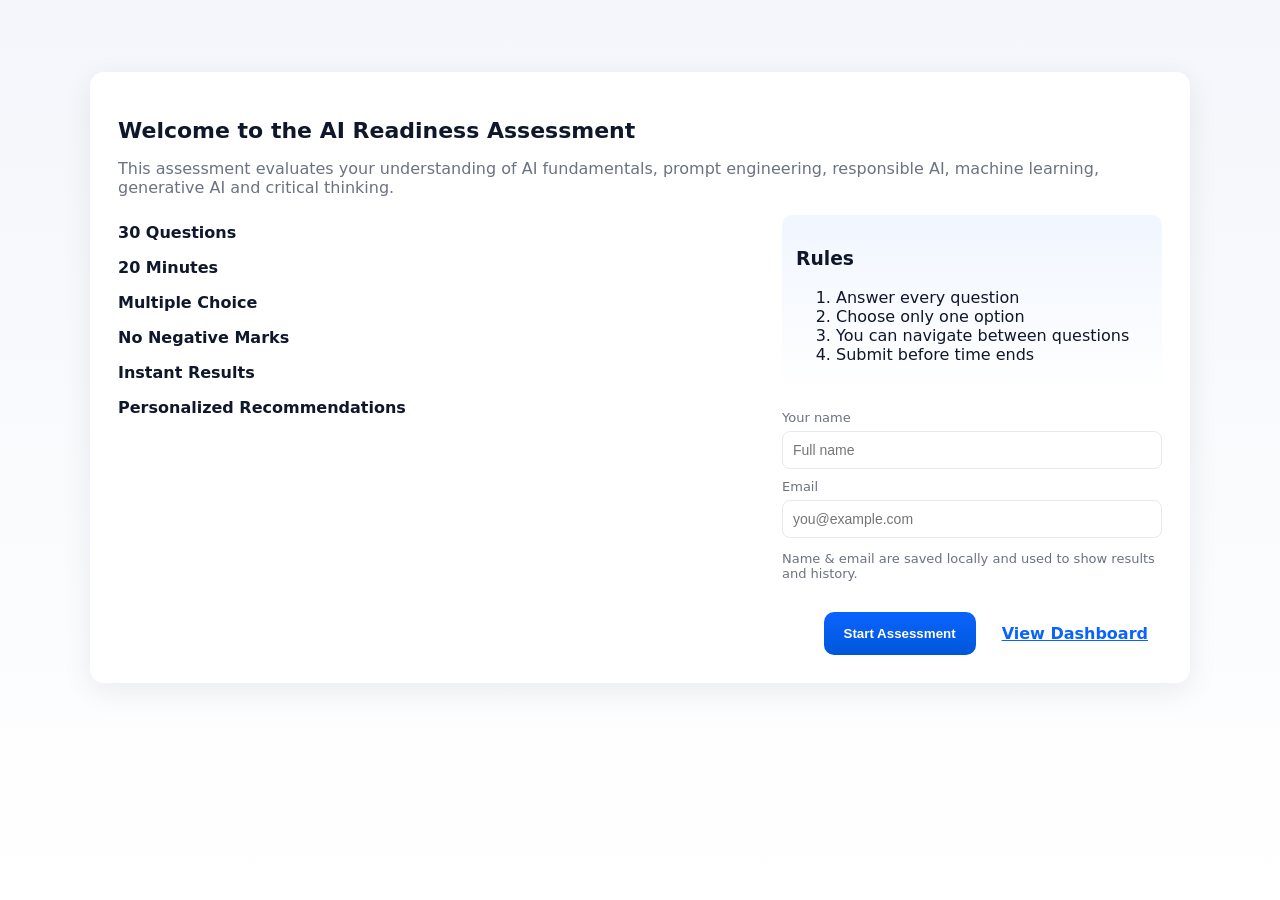
==== assessment.html @ 7853dbfc "Add files via upload" ====
<!DOCTYPE html>
<html lang="en">
<head>
  <meta charset="utf-8" />
  <meta name="viewport" content="width=device-width,initial-scale=1" />
  <title>AI Readiness Assessment — Instructions</title>
  <link rel="stylesheet" href="assessment.css" />
</head>
<body>
  <main id="app" class="app-container">
    <!-- Instructions Screen -->
    <section id="instructions" class="card center-card">
      <header class="card-header">
        <h1>Welcome to the AI Readiness Assessment</h1>
        <p class="muted">This assessment evaluates your understanding of AI fundamentals, prompt engineering, responsible AI, machine learning, generative AI and critical thinking.</p>
      </header>

      <div class="card-body grid-two">
        <div class="meta">
          <ul class="bullets">
            <li><strong>30 Questions</strong></li>
            <li><strong>20 Minutes</strong></li>
            <li><strong>Multiple Choice</strong></li>
            <li><strong>No Negative Marks</strong></li>
            <li><strong>Instant Results</strong></li>
            <li><strong>Personalized Recommendations</strong></li>
          </ul>
        </div>

        <div class="rules">
          <div class="rules-card">
            <h3>Rules</h3>
            <ol>
              <li>Answer every question</li>
              <li>Choose only one option</li>
              <li>You can navigate between questions</li>
              <li>Submit before time ends</li>
            </ol>
          </div>

          <div class="user-info">
            <label class="label">Your name</label>
            <input id="userName" type="text" placeholder="Full name" />
            <label class="label">Email</label>
            <input id="userEmail" type="email" placeholder="you@example.com" />
            <p class="muted small">Name & email are saved locally and used to show results and history.</p>
          </div>
        </div>
      </div>

      <footer class="card-footer actions">
        <button id="startBtn" class="btn primary large">Start Assessment</button>
        <a href="dashboard.html" class="btn link">View Dashboard</a>
      </footer>
    </section>

    <!-- Quiz Screen -->
    <section id="quiz" class="card hidden">
      <header class="quiz-header">
        <div class="left">
          <div id="qProgressText" class="muted">Question 1 of 30</div>
          <div class="progress" aria-hidden="true">
            <div id="qProgressBar" class="progress-fill" style="width:0%"></div>
          </div>
        </div>

        <div class="right">
          <div class="badges">
            <span id="categoryBadge" class="badge">Category</span>
            <span id="difficultyBadge" class="badge muted">Easy</span>
          </div>
          <div class="timer" aria-live="polite" title="Remaining time">
            <svg viewBox="0 0 24 24" class="clock-icon"><path d="M12 7v6l4 2" /></svg>
            <span id="timerDisplay">20:00</span>
          </div>
        </div>
      </header>

      <div class="card-body quiz-body">
        <article id="questionCard" class="question-card">
          <h2 id="questionText" class="question-text">Question text</h2>

          <div id="options" class="options-grid" role="list"></div>
        </article>
      </div>

      <footer class="card-footer nav-footer">
        <div class="nav-left">
          <button id="prevBtn" class="btn">Previous</button>
        </div>
        <div class="nav-center muted" id="bookmarkInfo">Select an answer to continue</div>
        <div class="nav-right">
          <button id="nextBtn" class="btn">Next</button>
        </div>
      </footer>
    </section>

    <!-- Submission Overlay -->
    <div id="submittingOverlay" class="overlay hidden">
      <div class="overlay-card">
        <h3>Submitting...</h3>
        <p class="muted">Calculating your AI Readiness Score and saving results.</p>
      </div>
    </div>
  </main>

  <script src="questions.js"></script>
  <script src="assessment.js" type="module"></script>
</body>
</html>
---- assessment.css ----
:root{
  --bg:#f4f6fb;
  --card:#ffffff;
  --muted:#6b7280;
  --accent:#0b63ff;
  --accent-2:#0057d9;
  --glass: rgba(255,255,255,0.6);
  --radius:14px;
  --shadow: 0 8px 30px rgba(15,23,42,0.08);
  --success:#10b981;
}
*{box-sizing:border-box}
body{
  margin:0;
  font-family:Inter,ui-sans-serif,system-ui,-apple-system,"Segoe UI",Roboto,"Helvetica Neue",Arial;
  background:linear-gradient(180deg,var(--bg),#ffffff);
  color:#0f172a;
  -webkit-font-smoothing:antialiased;
  -moz-osx-font-smoothing:grayscale;
  min-height:100vh;
  padding:32px;
}

.app-container{max-width:1100px;margin:0 auto;}

/* card */
.card{
  background:var(--card);
  border-radius:var(--radius);
  box-shadow:var(--shadow);
  padding:24px;
  margin-bottom:24px;
}
.center-card{margin:40px auto;padding:28px;}

/* header */
.card-header h1{font-size:22px;margin-bottom:6px}
.card-header p.muted{color:var(--muted)}

/* grid */
.grid-two{display:grid;grid-template-columns:1fr 380px;gap:20px;margin-top:18px}
@media (max-width:880px){.grid-two{grid-template-columns:1fr;}}
.bullets{list-style:none;padding:0;margin:0}
.bullets li{padding:8px 0;font-weight:600}
.rules-card{background:linear-gradient(180deg,rgba(11,99,255,0.06),transparent);padding:14px;border-radius:10px;margin-bottom:16px}
.user-info .label{display:block;font-size:13px;color:var(--muted);margin-top:10px}
.user-info input{width:100%;padding:10px;border-radius:8px;border:1px solid #e6e9ef;margin-top:6px;font-size:14px}

/* actions */
.actions{display:flex;gap:12px;align-items:center;justify-content:flex-end;margin-top:18px}
.btn{background:transparent;border:1px solid rgba(15,23,42,0.06);padding:10px 14px;border-radius:10px;cursor:pointer;font-weight:600}
.btn.large{padding:14px 20px}
.btn.primary, .btn.primary.large{background:linear-gradient(180deg,var(--accent),var(--accent-2));color:#fff;border:none}
.btn.link{background:transparent;color:var(--accent);border:none;text-decoration:underline}

/* hidden */
.hidden{display:none!important}

/* quiz header */
.quiz-header{display:flex;justify-content:space-between;align-items:center;padding-bottom:14px;border-bottom:1px solid #eef2ff}
.quiz-body{padding:20px 0}
.left{flex:1}
.right{display:flex;align-items:center;gap:12px}
.muted{color:var(--muted)}
.progress{height:8px;background:linear-gradient(90deg,#eef2ff,#f8fbff);border-radius:8px;overflow:hidden;margin-top:6px}
.progress-fill{height:100%;background:linear-gradient(90deg,var(--accent),var(--accent-2));width:0;transition:width 300ms ease}
.badge{display:inline-block;background:rgba(11,99,255,0.08);color:var(--accent);padding:6px 10px;border-radius:999px;font-weight:700;font-size:13px}
.timer{display:flex;align-items:center;gap:8px;font-weight:700}
.clock-icon{width:18px;height:18px;fill:none;stroke:currentColor;stroke-width:1.5}

/* question card */
.question-card{padding:18px;background:linear-gradient(180deg,rgba(255,255,255,0.9),#fff);border-radius:12px;border:1px solid #f1f5f9}
.question-text{font-size:20px;margin-bottom:16px}
.options-grid{display:grid;grid-template-columns:1fr 1fr;gap:12px}
@media (max-width:720px){.options-grid{grid-template-columns:1fr}}

/* option card */
.option{
  background:linear-gradient(180deg,#fff,#fbfdff);
  border-radius:10px;padding:14px;border:1px solid #eef2ff;cursor:pointer;transition:transform 150ms ease,box-shadow 150ms ease,background 150ms;
  display:flex;align-items:flex-start;gap:12px;
}
.option:hover{transform:translateY(-4px);box-shadow:0 8px 20px rgba(2,6,23,0.06)}
.option .opt-letter{width:36px;height:36px;border-radius:8px;background:transparent;border:1px solid #e6eefc;display:flex;align-items:center;justify-content:center;font-weight:800;color:var(--accent)}
.option .opt-text{flex:1;font-size:14px;line-height:1.4}
.option.selected{border-color:rgba(16,185,129,0.2);box-shadow:0 6px 18px rgba(16,185,129,0.08);background:linear-gradient(180deg,#ecfdf5,#fff)}
.option.correct{border-color:var(--success);background:#eefde9}
.option.incorrect{border-color:#fee2e2;background:#fff5f5}

/* footer nav */
.nav-footer{display:flex;align-items:center;justify-content:space-between;padding-top:12px;border-top:1px solid #f1f5f9}
.nav-left,.nav-right{display:flex;gap:12px;align-items:center}

/* overlay */
.overlay{position:fixed;inset:0;background:rgba(10,12,20,0.4);display:flex;align-items:center;justify-content:center;z-index:60}
.overlay-card{background:var(--card);padding:24px;border-radius:12px;box-shadow:var(--shadow);text-align:center}

/* small */
.small{font-size:13px}

/* accessibility focus */
.option:focus{outline:3px solid rgba(11,99,255,0.12)}
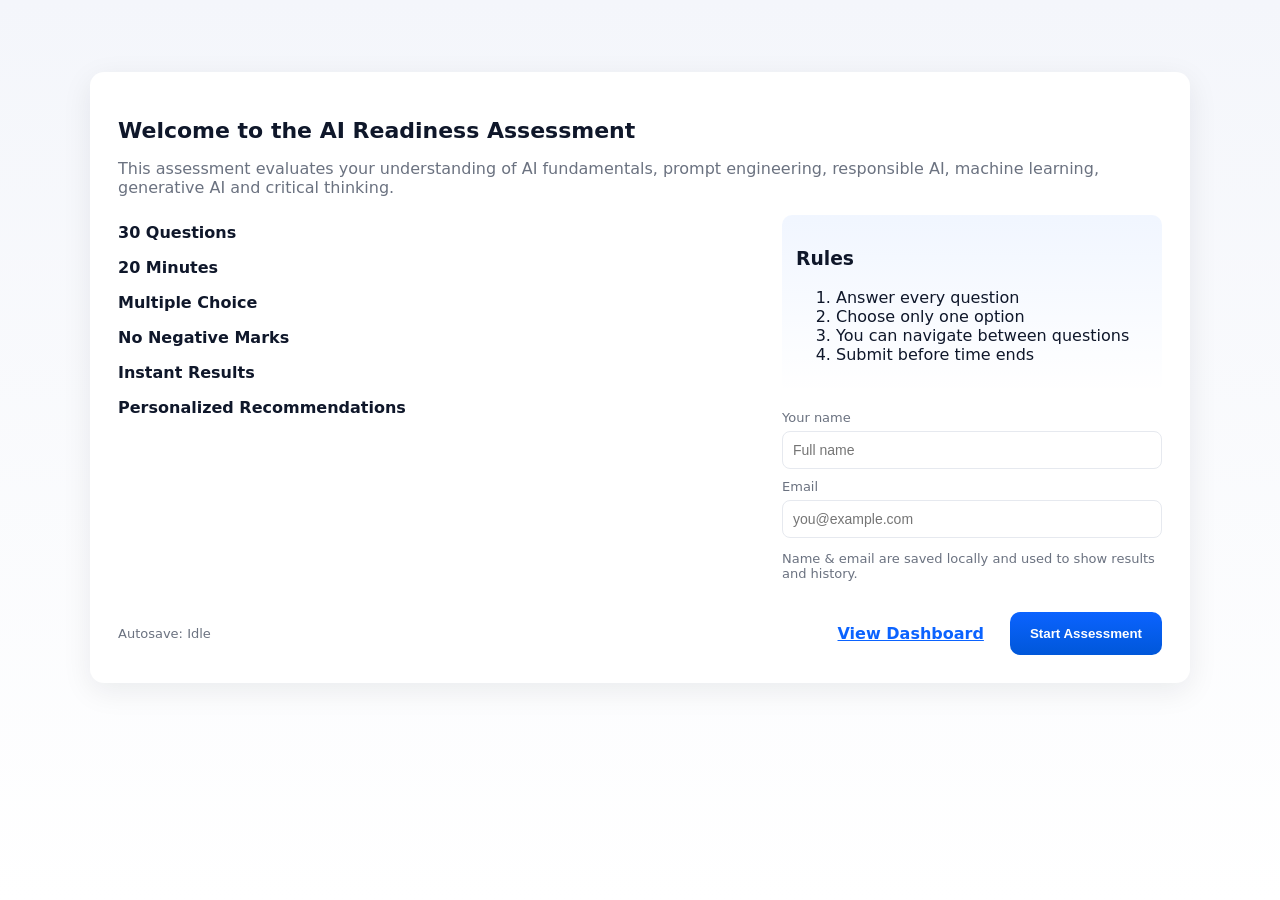
==== commit fcb9994d: "Update assessment.html" ====
--- a/assessment.html
+++ b/assessment.html
@@ -15,96 +15,95 @@
         <p class="muted">This assessment evaluates your understanding of AI fundamentals, prompt engineering, responsible AI, machine learning, generative AI and critical thinking.</p>
       </header>
 
-      <div class="card-body grid-two">
-        <div class="meta">
-          <ul class="bullets">
-            <li><strong>30 Questions</strong></li>
-            <li><strong>20 Minutes</strong></li>
-            <li><strong>Multiple Choice</strong></li>
-            <li><strong>No Negative Marks</strong></li>
-            <li><strong>Instant Results</strong></li>
-            <li><strong>Personalized Recommendations</strong></li>
-          </ul>
-        </div>
+        <div class="card-body grid-two">
+    <div class="meta">
+      <ul class="bullets">
+        <li><strong>30 Questions</strong></li>
+        <li><strong>20 Minutes</strong></li>
+        <li><strong>Multiple Choice</strong></li>
+        <li><strong>No Negative Marks</strong></li>
+        <li><strong>Instant Results</strong></li>
+        <li><strong>Personalized Recommendations</strong></li>
+      </ul>
+    </div>
 
-        <div class="rules">
-          <div class="rules-card">
-            <h3>Rules</h3>
-            <ol>
-              <li>Answer every question</li>
-              <li>Choose only one option</li>
-              <li>You can navigate between questions</li>
-              <li>Submit before time ends</li>
-            </ol>
-          </div>
-
-          <div class="user-info">
-            <label class="label">Your name</label>
-            <input id="userName" type="text" placeholder="Full name" />
-            <label class="label">Email</label>
-            <input id="userEmail" type="email" placeholder="you@example.com" />
-            <p class="muted small">Name & email are saved locally and used to show results and history.</p>
-          </div>
-        </div>
+    <div class="rules">
+      <div class="rules-card">
+        <h3>Rules</h3>
+        <ol>
+          <li>Answer every question</li>
+          <li>Choose only one option</li>
+          <li>You can navigate between questions</li>
+          <li>Submit before time ends</li>
+        </ol>
       </div>
 
-      <footer class="card-footer actions">
-        <button id="startBtn" class="btn primary large">Start Assessment</button>
-        <a href="dashboard.html" class="btn link">View Dashboard</a>
-      </footer>
-    </section>
-
-    <!-- Quiz Screen -->
-    <section id="quiz" class="card hidden">
-      <header class="quiz-header">
-        <div class="left">
-          <div id="qProgressText" class="muted">Question 1 of 30</div>
-          <div class="progress" aria-hidden="true">
-            <div id="qProgressBar" class="progress-fill" style="width:0%"></div>
-          </div>
-        </div>
-
-        <div class="right">
-          <div class="badges">
-            <span id="categoryBadge" class="badge">Category</span>
-            <span id="difficultyBadge" class="badge muted">Easy</span>
-          </div>
-          <div class="timer" aria-live="polite" title="Remaining time">
-            <svg viewBox="0 0 24 24" class="clock-icon"><path d="M12 7v6l4 2" /></svg>
-            <span id="timerDisplay">20:00</span>
-          </div>
-        </div>
-      </header>
-
-      <div class="card-body quiz-body">
-        <article id="questionCard" class="question-card">
-          <h2 id="questionText" class="question-text">Question text</h2>
-
-          <div id="options" class="options-grid" role="list"></div>
-        </article>
-      </div>
-
-      <footer class="card-footer nav-footer">
-        <div class="nav-left">
-          <button id="prevBtn" class="btn">Previous</button>
-        </div>
-        <div class="nav-center muted" id="bookmarkInfo">Select an answer to continue</div>
-        <div class="nav-right">
-          <button id="nextBtn" class="btn">Next</button>
-        </div>
-      </footer>
-    </section>
-
-    <!-- Submission Overlay -->
-    <div id="submittingOverlay" class="overlay hidden">
-      <div class="overlay-card">
-        <h3>Submitting...</h3>
-        <p class="muted">Calculating your AI Readiness Score and saving results.</p>
+      <div class="user-info">
+        <label class="label">Your name</label>
+        <input id="userName" type="text" placeholder="Full name" />
+        <label class="label">Email</label>
+        <input id="userEmail" type="email" placeholder="you@example.com" />
+        <p class="muted small">Name & email are saved locally and used to show results and history.</p>
       </div>
     </div>
-  </main>
+  </div>
 
-  <script src="questions.js"></script>
-  <script src="assessment.js" type="module"></script>
-</body>
-</html>+  <footer class="card-footer actions">
+    <div class="autosave-status" id="autosaveStatus">Autosave: Idle</div>
+    <div class="actions-right">
+      <a href="dashboard.html" class="btn link">View Dashboard</a>
+      <button id="startBtn" class="btn primary large">Start Assessment</button>
+    </div>
+  </footer>
+</section>
+
+<!-- Quiz Screen -->
+<section id="quiz" class="card hidden">
+  <header class="quiz-header">
+    <div class="left">
+      <div id="qProgressText" class="muted">Question 1 of 30</div>
+      <div class="progress" aria-hidden="true">
+        <div id="qProgressBar" class="progress-fill" style="width:0%"></div>
+      </div>
+    </div>
+
+    <div class="right">
+      <div class="badges">
+        <span id="categoryBadge" class="badge">Category</span>
+        <span id="difficultyBadge" class="badge muted">Easy</span>
+      </div>
+      <div class="timer" aria-live="polite" title="Remaining time">
+        <svg viewBox="0 0 24 24" class="clock-icon"><path d="M12 7v6l4 2" /></svg>
+        <span id="timerDisplay">20:00</span>
+      </div>
+    </div>
+  </header>
+
+  <div class="card-body quiz-body">
+    <article id="questionCard" class="question-card fade-container">
+      <h2 id="questionText" class="question-text">Question text</h2>
+
+      <div id="options" class="options-grid" role="list"></div>
+    </article>
+  </div>
+
+  <footer class="card-footer nav-footer">
+    <div class="nav-left">
+      <button id="prevBtn" class="btn">Previous</button>
+    </div>
+    <div class="nav-center muted" id="bookmarkInfo">Select an answer to continue</div>
+    <div class="nav-right">
+      <button id="nextBtn" class="btn">Next</button>
+    </div>
+  </footer>
+</section>
+
+<!-- Submission Overlay -->
+<div id="submittingOverlay" class="overlay hidden">
+  <div class="overlay-card">
+    <h3>Submitting...</h3>
+    <p class="muted">Calculating your AI Readiness Score and saving results.</p>
+  </div>
+</div>
+</main> <!-- questions.js should remain unchanged and in same directory --> <script src="questions.js"></script> <script src="assessment.js" type="module"></script> </body> </html>
+
--- a/assessment.css
+++ b/assessment.css
@@ -1,35 +1,35 @@
 :root{
-  --bg:#f4f6fb;
-  --card:#ffffff;
-  --muted:#6b7280;
-  --accent:#0b63ff;
-  --accent-2:#0057d9;
-  --glass: rgba(255,255,255,0.6);
-  --radius:14px;
-  --shadow: 0 8px 30px rgba(15,23,42,0.08);
-  --success:#10b981;
+--bg:#f4f6fb;
+--card:#ffffff;
+--muted:#6b7280;
+--accent:#0b63ff;
+--accent-2:#0057d9;
+--glass: rgba(255,255,255,0.6);
+--radius:14px;
+--shadow: 0 8px 30px rgba(15,23,42,0.08);
+--success:#10b981;
 }
 *{box-sizing:border-box}
 body{
-  margin:0;
-  font-family:Inter,ui-sans-serif,system-ui,-apple-system,"Segoe UI",Roboto,"Helvetica Neue",Arial;
-  background:linear-gradient(180deg,var(--bg),#ffffff);
-  color:#0f172a;
-  -webkit-font-smoothing:antialiased;
-  -moz-osx-font-smoothing:grayscale;
-  min-height:100vh;
-  padding:32px;
+margin:0;
+font-family:Inter,ui-sans-serif,system-ui,-apple-system,"Segoe UI",Roboto,"Helvetica Neue",Arial;
+background:linear-gradient(180deg,var(--bg),#ffffff);
+color:#0f172a;
+-webkit-font-smoothing:antialiased;
+-moz-osx-font-smoothing:grayscale;
+min-height:100vh;
+padding:32px;
 }
 
 .app-container{max-width:1100px;margin:0 auto;}
 
 /* card */
 .card{
-  background:var(--card);
-  border-radius:var(--radius);
-  box-shadow:var(--shadow);
-  padding:24px;
-  margin-bottom:24px;
+background:var(--card);
+border-radius:var(--radius);
+box-shadow:var(--shadow);
+padding:24px;
+margin-bottom:24px;
 }
 .center-card{margin:40px auto;padding:28px;}
 
@@ -47,7 +47,9 @@
 .user-info input{width:100%;padding:10px;border-radius:8px;border:1px solid #e6e9ef;margin-top:6px;font-size:14px}
 
 /* actions */
-.actions{display:flex;gap:12px;align-items:center;justify-content:flex-end;margin-top:18px}
+.actions{display:flex;gap:12px;align-items:center;justify-content:space-between;margin-top:18px}
+.actions .actions-right{display:flex;gap:12px;align-items:center}
+.autosave-status{font-size:13px;color:var(--muted)}
 .btn{background:transparent;border:1px solid rgba(15,23,42,0.06);padding:10px 14px;border-radius:10px;cursor:pointer;font-weight:600}
 .btn.large{padding:14px 20px}
 .btn.primary, .btn.primary.large{background:linear-gradient(180deg,var(--accent),var(--accent-2));color:#fff;border:none}
@@ -76,9 +78,9 @@
 
 /* option card */
 .option{
-  background:linear-gradient(180deg,#fff,#fbfdff);
-  border-radius:10px;padding:14px;border:1px solid #eef2ff;cursor:pointer;transition:transform 150ms ease,box-shadow 150ms ease,background 150ms;
-  display:flex;align-items:flex-start;gap:12px;
+background:linear-gradient(180deg,#fff,#fbfdff);
+border-radius:10px;padding:14px;border:1px solid #eef2ff;cursor:pointer;transition:transform 150ms ease,box-shadow 150ms ease,background 150ms;
+display:flex;align-items:flex-start;gap:12px;
 }
 .option:hover{transform:translateY(-4px);box-shadow:0 8px 20px rgba(2,6,23,0.06)}
 .option .opt-letter{width:36px;height:36px;border-radius:8px;background:transparent;border:1px solid #e6eefc;display:flex;align-items:center;justify-content:center;font-weight:800;color:var(--accent)}
@@ -99,4 +101,25 @@
 .small{font-size:13px}
 
 /* accessibility focus */
-.option:focus{outline:3px solid rgba(11,99,255,0.12)}+.option:focus{outline:3px solid rgba(11,99,255,0.12)}
+
+/* Fade animations for questions */
+.fade-container { position: relative; overflow: hidden; }
+.fade-item {
+transition: opacity 300ms ease, transform 300ms ease;
+opacity: 1;
+transform: translateY(0);
+}
+.fade-out { opacity: 0; transform: translateY(-8px); pointer-events:none; }
+.fade-in { opacity: 1; transform: translateY(0); }
+
+/* autosave pulse */
+.autosave-pulse {
+display:inline-block;
+padding:6px 10px;
+border-radius:999px;
+background:linear-gradient(90deg, rgba(11,99,255,0.06), transparent);
+color:var(--muted);
+transition:transform 180ms ease, box-shadow 180ms;
+}
+.autosave-pulse.saving { transform: scale(0.98); box-shadow: 0 6px 18px rgba(2,6,23,0.06); color:var(--accent-2) }
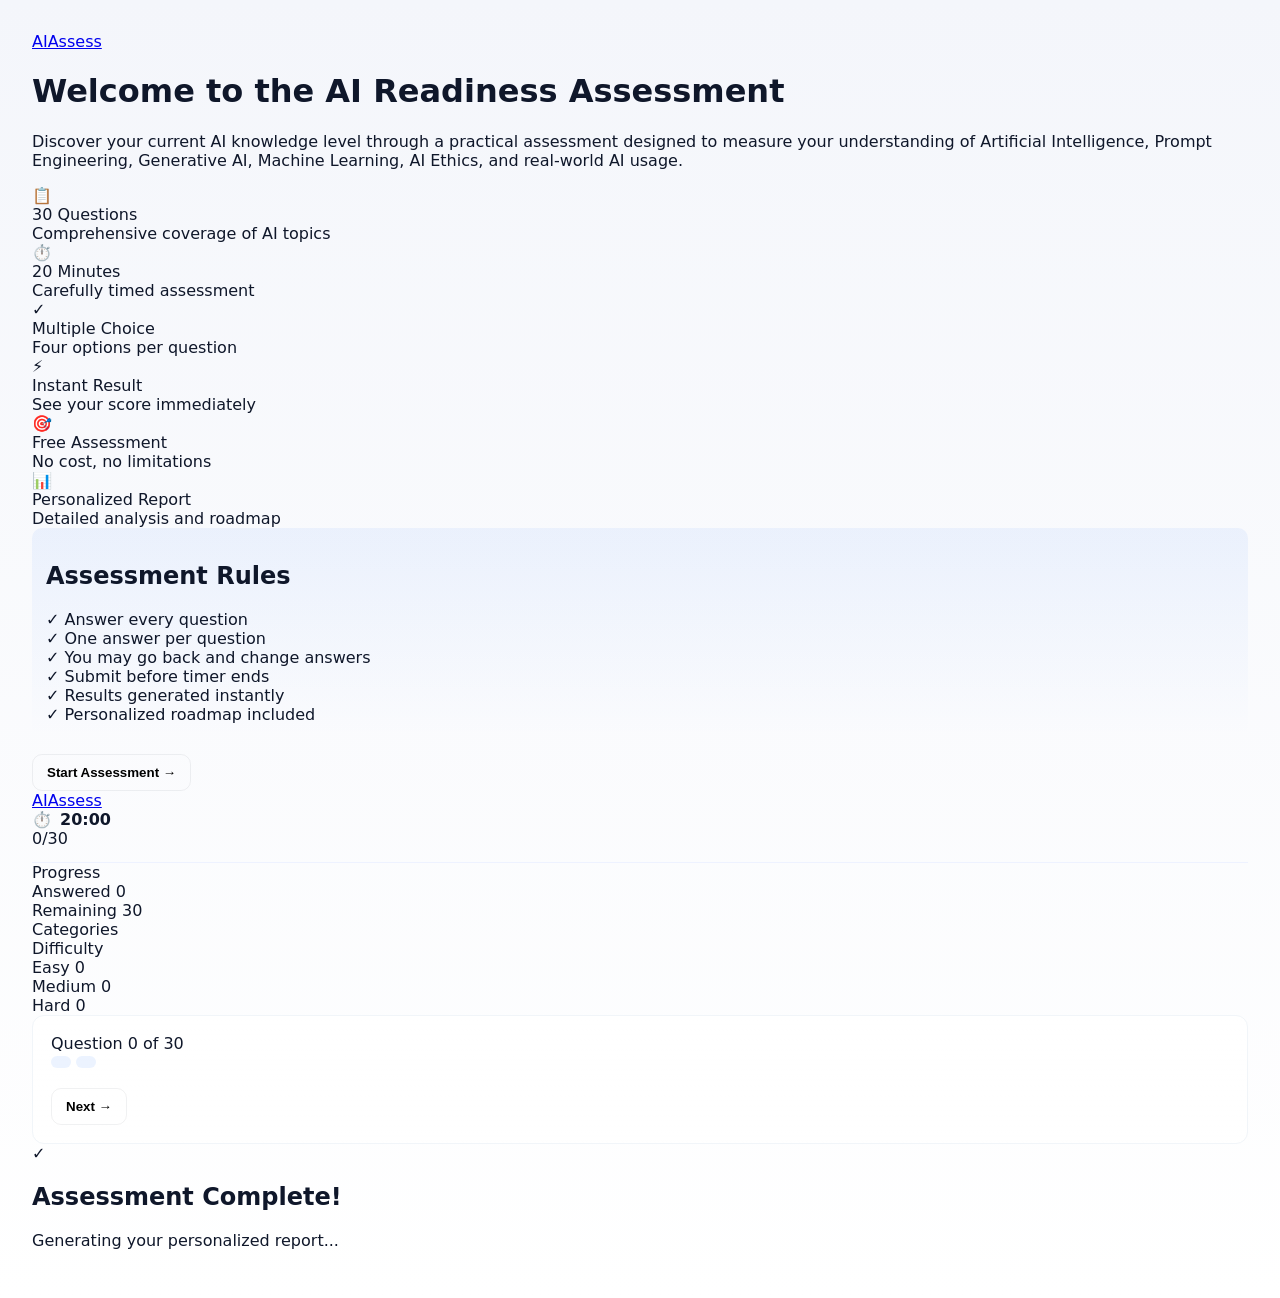
==== commit d3fbffb1: "Update assessment.html" ====
--- a/assessment.html
+++ b/assessment.html
@@ -1,109 +1,242 @@
 <!DOCTYPE html>
 <html lang="en">
 <head>
-  <meta charset="utf-8" />
-  <meta name="viewport" content="width=device-width,initial-scale=1" />
-  <title>AI Readiness Assessment — Instructions</title>
-  <link rel="stylesheet" href="assessment.css" />
+    <meta charset="UTF-8">
+    <meta name="viewport" content="width=device-width, initial-scale=1.0">
+    <title>AI Readiness Assessment - Quiz</title>
+    <link rel="stylesheet" href="assessment.css">
 </head>
 <body>
-  <main id="app" class="app-container">
-    <!-- Instructions Screen -->
-    <section id="instructions" class="card center-card">
-      <header class="card-header">
-        <h1>Welcome to the AI Readiness Assessment</h1>
-        <p class="muted">This assessment evaluates your understanding of AI fundamentals, prompt engineering, responsible AI, machine learning, generative AI and critical thinking.</p>
-      </header>
-
-        <div class="card-body grid-two">
-    <div class="meta">
-      <ul class="bullets">
-        <li><strong>30 Questions</strong></li>
-        <li><strong>20 Minutes</strong></li>
-        <li><strong>Multiple Choice</strong></li>
-        <li><strong>No Negative Marks</strong></li>
-        <li><strong>Instant Results</strong></li>
-        <li><strong>Personalized Recommendations</strong></li>
-      </ul>
+    <!-- ============================================ -->
+    <!-- ASSESSMENT INSTRUCTIONS PAGE -->
+    <!-- ============================================ -->
+    <div id="instructionsPage" class="page active">
+        <!-- Navigation Header -->
+        <nav class="nav-header">
+            <div class="nav-content">
+                <a href="index.html" class="nav-logo">AIAssess</a>
+                <div class="nav-user">
+                    <span id="headerUserName" class="user-name"></span>
+                </div>
+            </div>
+        </nav>
+
+        <!-- Instructions Container -->
+        <div class="instructions-container">
+            <!-- Decorative Background -->
+            <div class="background-decoration"></div>
+
+            <!-- Welcome Section -->
+            <div class="welcome-section">
+                <div class="welcome-content">
+                    <h1 class="welcome-title">Welcome to the AI Readiness Assessment</h1>
+                    <p class="welcome-subtitle">
+                        Discover your current AI knowledge level through a practical assessment designed to measure 
+                        your understanding of Artificial Intelligence, Prompt Engineering, Generative AI, Machine Learning, 
+                        AI Ethics, and real-world AI usage.
+                    </p>
+                </div>
+            </div>
+
+            <!-- Info Cards -->
+            <div class="info-cards">
+                <div class="info-card">
+                    <div class="card-icon">📋</div>
+                    <div class="card-title">30 Questions</div>
+                    <div class="card-desc">Comprehensive coverage of AI topics</div>
+                </div>
+                <div class="info-card">
+                    <div class="card-icon">⏱️</div>
+                    <div class="card-title">20 Minutes</div>
+                    <div class="card-desc">Carefully timed assessment</div>
+                </div>
+                <div class="info-card">
+                    <div class="card-icon">✓</div>
+                    <div class="card-title">Multiple Choice</div>
+                    <div class="card-desc">Four options per question</div>
+                </div>
+                <div class="info-card">
+                    <div class="card-icon">⚡</div>
+                    <div class="card-title">Instant Result</div>
+                    <div class="card-desc">See your score immediately</div>
+                </div>
+                <div class="info-card">
+                    <div class="card-icon">🎯</div>
+                    <div class="card-title">Free Assessment</div>
+                    <div class="card-desc">No cost, no limitations</div>
+                </div>
+                <div class="info-card">
+                    <div class="card-icon">📊</div>
+                    <div class="card-title">Personalized Report</div>
+                    <div class="card-desc">Detailed analysis and roadmap</div>
+                </div>
+            </div>
+
+            <!-- Rules Card -->
+            <div class="rules-card">
+                <div class="rules-header">
+                    <h2 class="rules-title">Assessment Rules</h2>
+                </div>
+                <div class="rules-content">
+                    <div class="rule-item">
+                        <span class="rule-check">✓</span>
+                        <span class="rule-text">Answer every question</span>
+                    </div>
+                    <div class="rule-item">
+                        <span class="rule-check">✓</span>
+                        <span class="rule-text">One answer per question</span>
+                    </div>
+                    <div class="rule-item">
+                        <span class="rule-check">✓</span>
+                        <span class="rule-text">You may go back and change answers</span>
+                    </div>
+                    <div class="rule-item">
+                        <span class="rule-check">✓</span>
+                        <span class="rule-text">Submit before timer ends</span>
+                    </div>
+                    <div class="rule-item">
+                        <span class="rule-check">✓</span>
+                        <span class="rule-text">Results generated instantly</span>
+                    </div>
+                    <div class="rule-item">
+                        <span class="rule-check">✓</span>
+                        <span class="rule-text">Personalized roadmap included</span>
+                    </div>
+                </div>
+            </div>
+
+            <!-- Start Button -->
+            <div class="start-section">
+                <button class="btn btn-primary btn-large" onclick="startAssessment()">
+                    Start Assessment
+                    <span class="btn-arrow">→</span>
+                </button>
+            </div>
+        </div>
     </div>
 
-    <div class="rules">
-      <div class="rules-card">
-        <h3>Rules</h3>
-        <ol>
-          <li>Answer every question</li>
-          <li>Choose only one option</li>
-          <li>You can navigate between questions</li>
-          <li>Submit before time ends</li>
-        </ol>
-      </div>
-
-      <div class="user-info">
-        <label class="label">Your name</label>
-        <input id="userName" type="text" placeholder="Full name" />
-        <label class="label">Email</label>
-        <input id="userEmail" type="email" placeholder="you@example.com" />
-        <p class="muted small">Name & email are saved locally and used to show results and history.</p>
-      </div>
+    <!-- ============================================ -->
+    <!-- ASSESSMENT QUIZ PAGE -->
+    <!-- ============================================ -->
+    <div id="quizPage" class="page">
+        <!-- Navigation Header -->
+        <nav class="nav-header quiz-header">
+            <div class="nav-content">
+                <div class="nav-left">
+                    <a href="index.html" class="nav-logo">AIAssess</a>
+                </div>
+                <div class="nav-center">
+                    <div class="timer" id="timer">
+                        <span class="timer-icon">⏱️</span>
+                        <span id="timerDisplay">20:00</span>
+                    </div>
+                </div>
+                <div class="nav-right">
+                    <div class="progress-info">
+                        <span id="questionCounter">0/30</span>
+                    </div>
+                </div>
+            </div>
+        </nav>
+
+        <!-- Quiz Container -->
+        <div class="quiz-container">
+            <!-- Left Sidebar -->
+            <aside class="quiz-sidebar">
+                <div class="sidebar-header">Progress</div>
+                <div class="progress-bar-container">
+                    <div id="progressBar" class="progress-bar"></div>
+                </div>
+                <div class="progress-stats">
+                    <div class="stat">
+                        <span class="stat-label">Answered</span>
+                        <span id="answeredCount" class="stat-value">0</span>
+                    </div>
+                    <div class="stat">
+                        <span class="stat-label">Remaining</span>
+                        <span id="remainingCount" class="stat-value">30</span>
+                    </div>
+                </div>
+
+                <!-- Category Breakdown -->
+                <div class="sidebar-section">
+                    <div class="section-header">Categories</div>
+                    <div class="category-list" id="categoryList"></div>
+                </div>
+
+                <!-- Difficulty Breakdown -->
+                <div class="sidebar-section">
+                    <div class="section-header">Difficulty</div>
+                    <div class="difficulty-stats">
+                        <div class="difficulty-stat">
+                            <span class="difficulty-label easy">Easy</span>
+                            <span class="difficulty-count" id="easyCount">0</span>
+                        </div>
+                        <div class="difficulty-stat">
+                            <span class="difficulty-label medium">Medium</span>
+                            <span class="difficulty-count" id="mediumCount">0</span>
+                        </div>
+                        <div class="difficulty-stat">
+                            <span class="difficulty-label hard">Hard</span>
+                            <span class="difficulty-count" id="hardCount">0</span>
+                        </div>
+                    </div>
+                </div>
+            </aside>
+
+            <!-- Main Quiz Area -->
+            <main class="quiz-main">
+                <!-- Question Card -->
+                <div class="question-card">
+                    <!-- Top Section -->
+                    <div class="question-header">
+                        <div class="question-meta">
+                            <span id="questionNumber" class="question-number">Question 0 of 30</span>
+                            <div class="meta-badges">
+                                <span id="categoryBadge" class="badge badge-category"></span>
+                                <span id="difficultyBadge" class="badge badge-difficulty"></span>
+                            </div>
+                        </div>
+                        <div class="question-progress">
+                            <div id="questionProgressBar" class="inline-progress"></div>
+                        </div>
+                    </div>
+
+                    <!-- Question Content -->
+                    <div class="question-content">
+                        <h2 id="questionText" class="question-text"></h2>
+                    </div>
+
+                    <!-- Answer Options -->
+                    <div class="options-container" id="optionsContainer"></div>
+
+                    <!-- Navigation Buttons -->
+                    <div class="question-footer">
+                        <button class="btn btn-secondary" id="prevBtn" onclick="previousQuestion()" style="display: none;">
+                            ← Previous
+                        </button>
+                        <div class="footer-spacer"></div>
+                        <button class="btn btn-secondary" id="nextBtn" onclick="nextQuestion()">
+                            Next →
+                        </button>
+                    </div>
+                </div>
+            </main>
+        </div>
     </div>
-  </div>
-
-  <footer class="card-footer actions">
-    <div class="autosave-status" id="autosaveStatus">Autosave: Idle</div>
-    <div class="actions-right">
-      <a href="dashboard.html" class="btn link">View Dashboard</a>
-      <button id="startBtn" class="btn primary large">Start Assessment</button>
+
+    <!-- Success Modal -->
+    <div id="successModal" class="modal">
+        <div class="modal-content">
+            <div class="modal-icon">✓</div>
+            <h2>Assessment Complete!</h2>
+            <p>Generating your personalized report...</p>
+            <div class="modal-spinner"></div>
+        </div>
     </div>
-  </footer>
-</section>
-
-<!-- Quiz Screen -->
-<section id="quiz" class="card hidden">
-  <header class="quiz-header">
-    <div class="left">
-      <div id="qProgressText" class="muted">Question 1 of 30</div>
-      <div class="progress" aria-hidden="true">
-        <div id="qProgressBar" class="progress-fill" style="width:0%"></div>
-      </div>
-    </div>
-
-    <div class="right">
-      <div class="badges">
-        <span id="categoryBadge" class="badge">Category</span>
-        <span id="difficultyBadge" class="badge muted">Easy</span>
-      </div>
-      <div class="timer" aria-live="polite" title="Remaining time">
-        <svg viewBox="0 0 24 24" class="clock-icon"><path d="M12 7v6l4 2" /></svg>
-        <span id="timerDisplay">20:00</span>
-      </div>
-    </div>
-  </header>
-
-  <div class="card-body quiz-body">
-    <article id="questionCard" class="question-card fade-container">
-      <h2 id="questionText" class="question-text">Question text</h2>
-
-      <div id="options" class="options-grid" role="list"></div>
-    </article>
-  </div>
-
-  <footer class="card-footer nav-footer">
-    <div class="nav-left">
-      <button id="prevBtn" class="btn">Previous</button>
-    </div>
-    <div class="nav-center muted" id="bookmarkInfo">Select an answer to continue</div>
-    <div class="nav-right">
-      <button id="nextBtn" class="btn">Next</button>
-    </div>
-  </footer>
-</section>
-
-<!-- Submission Overlay -->
-<div id="submittingOverlay" class="overlay hidden">
-  <div class="overlay-card">
-    <h3>Submitting...</h3>
-    <p class="muted">Calculating your AI Readiness Score and saving results.</p>
-  </div>
-</div>
-</main> <!-- questions.js should remain unchanged and in same directory --> <script src="questions.js"></script> <script src="assessment.js" type="module"></script> </body> </html>
-
+
+    <!-- Scripts -->
+    <script src="questions.js"></script>
+    <script src="assessment.js"></script>
+</body>
+</html>
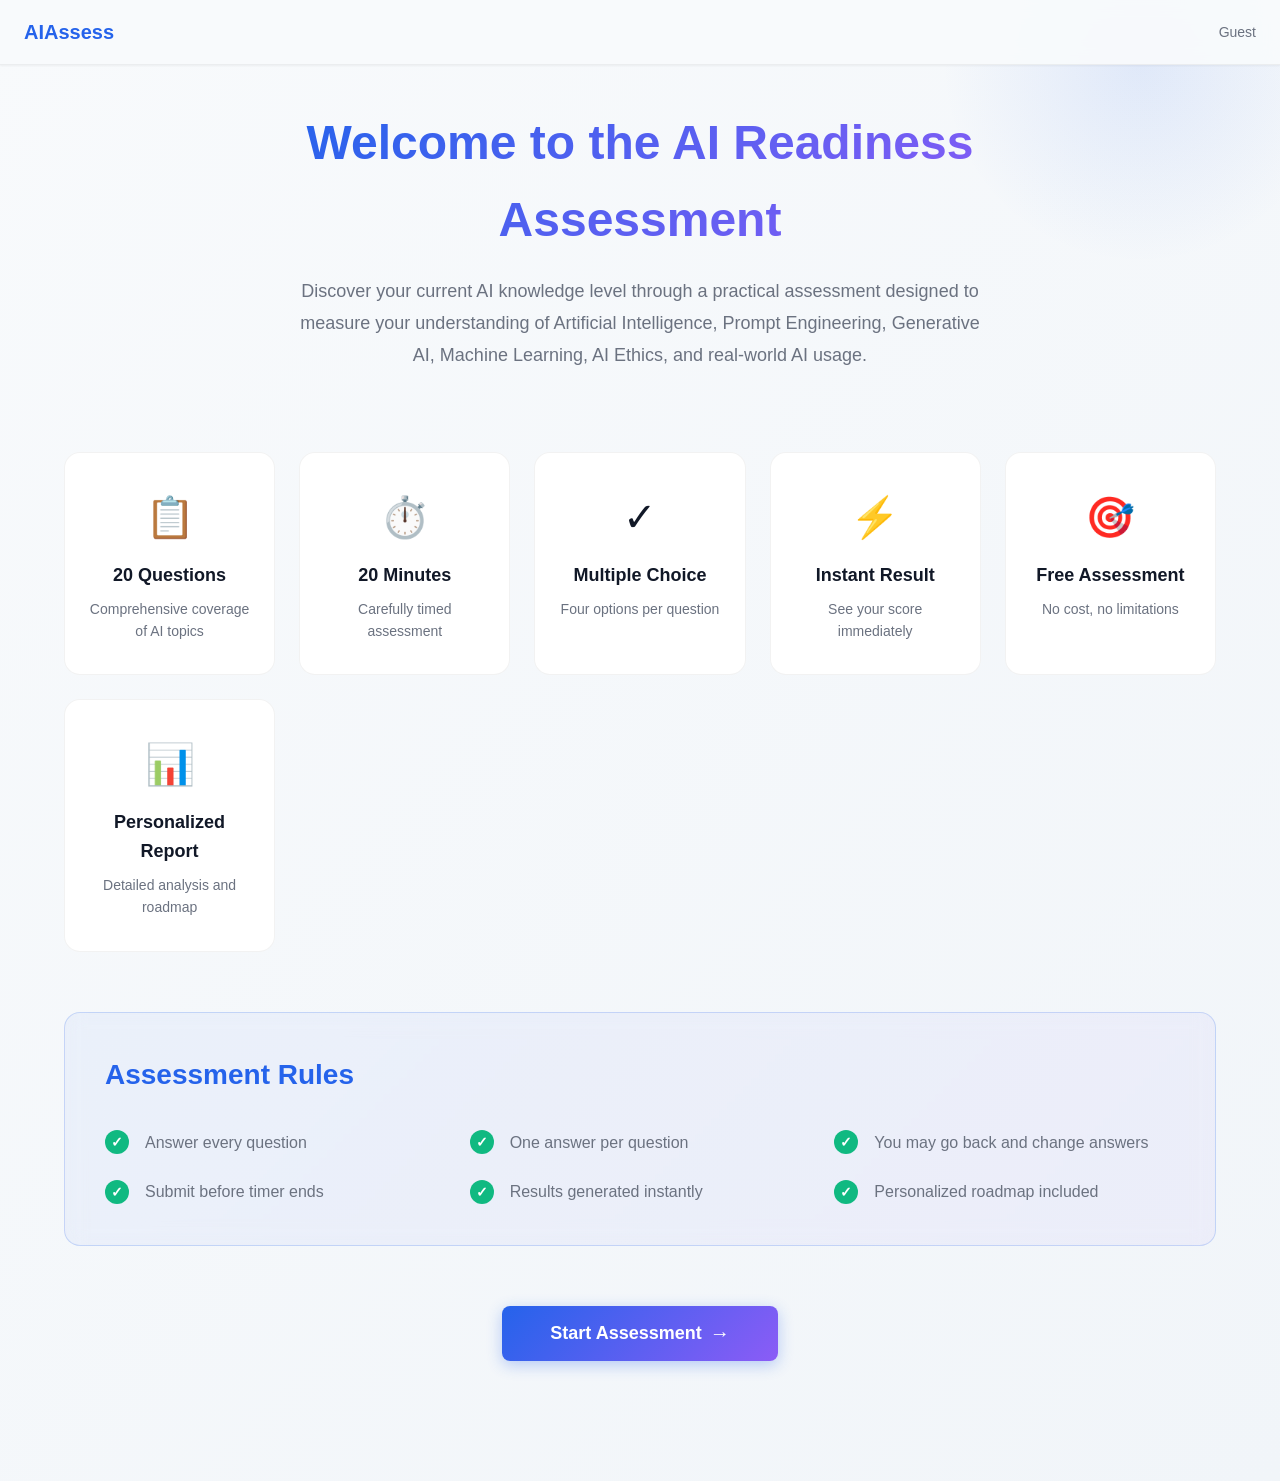
==== commit 621ba017: "Updated" ====
--- a/assessment.html
+++ b/assessment.html
@@ -20,7 +20,6 @@
                 </div>
             </div>
         </nav>
-
         <!-- Instructions Container -->
         <div class="instructions-container">
             <!-- Decorative Background -->
@@ -37,12 +36,11 @@
                     </p>
                 </div>
             </div>
-
             <!-- Info Cards -->
             <div class="info-cards">
                 <div class="info-card">
                     <div class="card-icon">📋</div>
-                    <div class="card-title">30 Questions</div>
+                    <div class="card-title">20 Questions</div>
                     <div class="card-desc">Comprehensive coverage of AI topics</div>
                 </div>
                 <div class="info-card">
@@ -133,7 +131,7 @@
                 </div>
                 <div class="nav-right">
                     <div class="progress-info">
-                        <span id="questionCounter">0/30</span>
+                        <span id="questionCounter">0/20</span>
                     </div>
                 </div>
             </div>
@@ -154,7 +152,7 @@
                     </div>
                     <div class="stat">
                         <span class="stat-label">Remaining</span>
-                        <span id="remainingCount" class="stat-value">30</span>
+                        <span id="remainingCount" class="stat-value">20</span>
                     </div>
                 </div>
 
@@ -191,7 +189,7 @@
                     <!-- Top Section -->
                     <div class="question-header">
                         <div class="question-meta">
-                            <span id="questionNumber" class="question-number">Question 0 of 30</span>
+                            <span id="questionNumber" class="question-number">Question 0 of 20</span>
                             <div class="meta-badges">
                                 <span id="categoryBadge" class="badge badge-category"></span>
                                 <span id="difficultyBadge" class="badge badge-difficulty"></span>
--- a/assessment.css
+++ b/assessment.css
@@ -1,125 +1,1010 @@
-:root{
---bg:#f4f6fb;
---card:#ffffff;
---muted:#6b7280;
---accent:#0b63ff;
---accent-2:#0057d9;
---glass: rgba(255,255,255,0.6);
---radius:14px;
---shadow: 0 8px 30px rgba(15,23,42,0.08);
---success:#10b981;
-}
-*{box-sizing:border-box}
-body{
-margin:0;
-font-family:Inter,ui-sans-serif,system-ui,-apple-system,"Segoe UI",Roboto,"Helvetica Neue",Arial;
-background:linear-gradient(180deg,var(--bg),#ffffff);
-color:#0f172a;
--webkit-font-smoothing:antialiased;
--moz-osx-font-smoothing:grayscale;
-min-height:100vh;
-padding:32px;
-}
-
-.app-container{max-width:1100px;margin:0 auto;}
-
-/* card */
-.card{
-background:var(--card);
-border-radius:var(--radius);
-box-shadow:var(--shadow);
-padding:24px;
-margin-bottom:24px;
-}
-.center-card{margin:40px auto;padding:28px;}
-
-/* header */
-.card-header h1{font-size:22px;margin-bottom:6px}
-.card-header p.muted{color:var(--muted)}
-
-/* grid */
-.grid-two{display:grid;grid-template-columns:1fr 380px;gap:20px;margin-top:18px}
-@media (max-width:880px){.grid-two{grid-template-columns:1fr;}}
-.bullets{list-style:none;padding:0;margin:0}
-.bullets li{padding:8px 0;font-weight:600}
-.rules-card{background:linear-gradient(180deg,rgba(11,99,255,0.06),transparent);padding:14px;border-radius:10px;margin-bottom:16px}
-.user-info .label{display:block;font-size:13px;color:var(--muted);margin-top:10px}
-.user-info input{width:100%;padding:10px;border-radius:8px;border:1px solid #e6e9ef;margin-top:6px;font-size:14px}
-
-/* actions */
-.actions{display:flex;gap:12px;align-items:center;justify-content:space-between;margin-top:18px}
-.actions .actions-right{display:flex;gap:12px;align-items:center}
-.autosave-status{font-size:13px;color:var(--muted)}
-.btn{background:transparent;border:1px solid rgba(15,23,42,0.06);padding:10px 14px;border-radius:10px;cursor:pointer;font-weight:600}
-.btn.large{padding:14px 20px}
-.btn.primary, .btn.primary.large{background:linear-gradient(180deg,var(--accent),var(--accent-2));color:#fff;border:none}
-.btn.link{background:transparent;color:var(--accent);border:none;text-decoration:underline}
-
-/* hidden */
-.hidden{display:none!important}
-
-/* quiz header */
-.quiz-header{display:flex;justify-content:space-between;align-items:center;padding-bottom:14px;border-bottom:1px solid #eef2ff}
-.quiz-body{padding:20px 0}
-.left{flex:1}
-.right{display:flex;align-items:center;gap:12px}
-.muted{color:var(--muted)}
-.progress{height:8px;background:linear-gradient(90deg,#eef2ff,#f8fbff);border-radius:8px;overflow:hidden;margin-top:6px}
-.progress-fill{height:100%;background:linear-gradient(90deg,var(--accent),var(--accent-2));width:0;transition:width 300ms ease}
-.badge{display:inline-block;background:rgba(11,99,255,0.08);color:var(--accent);padding:6px 10px;border-radius:999px;font-weight:700;font-size:13px}
-.timer{display:flex;align-items:center;gap:8px;font-weight:700}
-.clock-icon{width:18px;height:18px;fill:none;stroke:currentColor;stroke-width:1.5}
-
-/* question card */
-.question-card{padding:18px;background:linear-gradient(180deg,rgba(255,255,255,0.9),#fff);border-radius:12px;border:1px solid #f1f5f9}
-.question-text{font-size:20px;margin-bottom:16px}
-.options-grid{display:grid;grid-template-columns:1fr 1fr;gap:12px}
-@media (max-width:720px){.options-grid{grid-template-columns:1fr}}
-
-/* option card */
-.option{
-background:linear-gradient(180deg,#fff,#fbfdff);
-border-radius:10px;padding:14px;border:1px solid #eef2ff;cursor:pointer;transition:transform 150ms ease,box-shadow 150ms ease,background 150ms;
-display:flex;align-items:flex-start;gap:12px;
-}
-.option:hover{transform:translateY(-4px);box-shadow:0 8px 20px rgba(2,6,23,0.06)}
-.option .opt-letter{width:36px;height:36px;border-radius:8px;background:transparent;border:1px solid #e6eefc;display:flex;align-items:center;justify-content:center;font-weight:800;color:var(--accent)}
-.option .opt-text{flex:1;font-size:14px;line-height:1.4}
-.option.selected{border-color:rgba(16,185,129,0.2);box-shadow:0 6px 18px rgba(16,185,129,0.08);background:linear-gradient(180deg,#ecfdf5,#fff)}
-.option.correct{border-color:var(--success);background:#eefde9}
-.option.incorrect{border-color:#fee2e2;background:#fff5f5}
-
-/* footer nav */
-.nav-footer{display:flex;align-items:center;justify-content:space-between;padding-top:12px;border-top:1px solid #f1f5f9}
-.nav-left,.nav-right{display:flex;gap:12px;align-items:center}
-
-/* overlay */
-.overlay{position:fixed;inset:0;background:rgba(10,12,20,0.4);display:flex;align-items:center;justify-content:center;z-index:60}
-.overlay-card{background:var(--card);padding:24px;border-radius:12px;box-shadow:var(--shadow);text-align:center}
-
-/* small */
-.small{font-size:13px}
-
-/* accessibility focus */
-.option:focus{outline:3px solid rgba(11,99,255,0.12)}
-
-/* Fade animations for questions */
-.fade-container { position: relative; overflow: hidden; }
-.fade-item {
-transition: opacity 300ms ease, transform 300ms ease;
-opacity: 1;
-transform: translateY(0);
-}
-.fade-out { opacity: 0; transform: translateY(-8px); pointer-events:none; }
-.fade-in { opacity: 1; transform: translateY(0); }
-
-/* autosave pulse */
-.autosave-pulse {
-display:inline-block;
-padding:6px 10px;
-border-radius:999px;
-background:linear-gradient(90deg, rgba(11,99,255,0.06), transparent);
-color:var(--muted);
-transition:transform 180ms ease, box-shadow 180ms;
-}
-.autosave-pulse.saving { transform: scale(0.98); box-shadow: 0 6px 18px rgba(2,6,23,0.06); color:var(--accent-2) }
+/* ============================================================ */
+/* AI READINESS ASSESSMENT - PREMIUM STYLING */
+/* ============================================================ */
+
+:root {
+    --primary: #2563EB;
+    --secondary: #14B8A6;
+    --accent: #8B5CF6;
+    --bg: #F8FAFC;
+    --card: #FFFFFF;
+    --text: #111827;
+    --text-secondary: #6B7280;
+    --success: #10B981;
+    --warning: #F59E0B;
+    --error: #EF4444;
+    
+    --shadow-sm: 0 1px 2px 0 rgba(0, 0, 0, 0.05);
+    --shadow-md: 0 4px 6px -1px rgba(0, 0, 0, 0.1);
+    --shadow-lg: 0 10px 15px -3px rgba(0, 0, 0, 0.1);
+    --shadow-xl: 0 20px 25px -5px rgba(0, 0, 0, 0.1);
+    
+    --radius-sm: 8px;
+    --radius-md: 12px;
+    --radius-lg: 16px;
+}
+
+/* ============================================================ */
+/* BASE STYLES */
+/* ============================================================ */
+
+* {
+    margin: 0;
+    padding: 0;
+    box-sizing: border-box;
+}
+
+html {
+    scroll-behavior: smooth;
+}
+
+body {
+    font-family: -apple-system, BlinkMacSystemFont, 'Segoe UI', 'Roboto', sans-serif;
+    background: linear-gradient(135deg, var(--bg) 0%, #F1F5F9 100%);
+    color: var(--text);
+    line-height: 1.6;
+    min-height: 100vh;
+}
+
+/* ============================================================ */
+/* PAGES */
+/* ============================================================ */
+
+.page {
+    display: none;
+    animation: fadeIn 0.5s ease-in-out;
+}
+
+.page.active {
+    display: block;
+}
+
+@keyframes fadeIn {
+    from {
+        opacity: 0;
+        transform: translateY(10px);
+    }
+    to {
+        opacity: 1;
+        transform: translateY(0);
+    }
+}
+
+/* ============================================================ */
+/* NAVIGATION HEADER */
+/* ============================================================ */
+
+.nav-header {
+    position: sticky;
+    top: 0;
+    z-index: 100;
+    background: rgba(248, 250, 252, 0.95);
+    backdrop-filter: blur(10px);
+    border-bottom: 1px solid rgba(0, 0, 0, 0.05);
+    box-shadow: var(--shadow-sm);
+}
+
+.nav-content {
+    max-width: 1400px;
+    margin: 0 auto;
+    padding: 16px 24px;
+    display: flex;
+    align-items: center;
+    justify-content: space-between;
+}
+
+.nav-logo {
+    font-size: 20px;
+    font-weight: 700;
+    color: var(--primary);
+    text-decoration: none;
+    transition: all 0.3s;
+}
+
+.nav-logo:hover {
+    color: var(--secondary);
+}
+
+.user-name {
+    color: var(--text-secondary);
+    font-size: 14px;
+}
+
+.nav-header.quiz-header .nav-content {
+    justify-content: space-around;
+}
+
+/* ============================================================ */
+/* INSTRUCTIONS PAGE */
+/* ============================================================ */
+
+#instructionsPage {
+    min-height: 100vh;
+    padding-bottom: 80px;
+}
+
+.instructions-container {
+    max-width: 1200px;
+    margin: 0 auto;
+    padding: 40px 24px;
+    position: relative;
+}
+
+.background-decoration {
+    position: absolute;
+    top: -200px;
+    right: -100px;
+    width: 400px;
+    height: 400px;
+    background: radial-gradient(circle, rgba(37, 99, 235, 0.1) 0%, transparent 70%);
+    border-radius: 50%;
+    pointer-events: none;
+}
+
+.welcome-section {
+    text-align: center;
+    margin-bottom: 80px;
+    animation: slideUp 0.8s ease-out;
+}
+
+.welcome-content {
+    max-width: 700px;
+    margin: 0 auto;
+}
+
+.welcome-title {
+    font-size: 48px;
+    font-weight: 800;
+    margin-bottom: 16px;
+    background: linear-gradient(135deg, var(--primary), var(--accent));
+    -webkit-background-clip: text;
+    -webkit-text-fill-color: transparent;
+    background-clip: text;
+}
+
+.welcome-subtitle {
+    font-size: 18px;
+    color: var(--text-secondary);
+    line-height: 1.8;
+}
+
+@keyframes slideUp {
+    from {
+        opacity: 0;
+        transform: translateY(30px);
+    }
+    to {
+        opacity: 1;
+        transform: translateY(0);
+    }
+}
+
+/* ============================================================ */
+/* INFO CARDS */
+/* ============================================================ */
+
+.info-cards {
+    display: grid;
+    grid-template-columns: repeat(auto-fit, minmax(200px, 1fr));
+    gap: 24px;
+    margin-bottom: 60px;
+}
+
+.info-card {
+    background: var(--card);
+    border: 1px solid rgba(0, 0, 0, 0.05);
+    border-radius: var(--radius-lg);
+    padding: 32px 24px;
+    text-align: center;
+    transition: all 0.3s;
+    animation: slideUp 0.6s ease-out;
+    animation-fill-mode: both;
+}
+
+.info-card:nth-child(1) { animation-delay: 0.1s; }
+.info-card:nth-child(2) { animation-delay: 0.2s; }
+.info-card:nth-child(3) { animation-delay: 0.3s; }
+.info-card:nth-child(4) { animation-delay: 0.4s; }
+.info-card:nth-child(5) { animation-delay: 0.5s; }
+.info-card:nth-child(6) { animation-delay: 0.6s; }
+
+.info-card:hover {
+    transform: translateY(-8px);
+    box-shadow: var(--shadow-lg);
+    border-color: var(--primary);
+}
+
+.card-icon {
+    font-size: 40px;
+    margin-bottom: 12px;
+    display: block;
+    animation: float 3s ease-in-out infinite;
+}
+
+.info-card:nth-child(1) .card-icon { animation-delay: 0s; }
+.info-card:nth-child(2) .card-icon { animation-delay: 0.2s; }
+.info-card:nth-child(3) .card-icon { animation-delay: 0.4s; }
+.info-card:nth-child(4) .card-icon { animation-delay: 0.6s; }
+.info-card:nth-child(5) .card-icon { animation-delay: 0.8s; }
+.info-card:nth-child(6) .card-icon { animation-delay: 1s; }
+
+@keyframes float {
+    0%, 100% {
+        transform: translateY(0);
+    }
+    50% {
+        transform: translateY(-8px);
+    }
+}
+
+.card-title {
+    font-size: 18px;
+    font-weight: 700;
+    margin-bottom: 8px;
+    color: var(--text);
+}
+
+.card-desc {
+    font-size: 14px;
+    color: var(--text-secondary);
+}
+
+/* ============================================================ */
+/* RULES CARD */
+/* ============================================================ */
+
+.rules-card {
+    background: linear-gradient(135deg, rgba(37, 99, 235, 0.05) 0%, rgba(139, 92, 246, 0.05) 100%);
+    border: 1px solid rgba(37, 99, 235, 0.2);
+    border-radius: var(--radius-lg);
+    padding: 40px;
+    margin-bottom: 60px;
+    backdrop-filter: blur(10px);
+    animation: slideUp 0.8s ease-out 0.3s both;
+}
+
+.rules-header {
+    margin-bottom: 32px;
+}
+
+.rules-title {
+    font-size: 28px;
+    font-weight: 700;
+    color: var(--primary);
+}
+
+.rules-content {
+    display: grid;
+    grid-template-columns: repeat(auto-fit, minmax(250px, 1fr));
+    gap: 24px;
+}
+
+.rule-item {
+    display: flex;
+    align-items: center;
+    gap: 16px;
+    animation: slideUp 0.6s ease-out;
+}
+
+.rule-item:nth-child(1) { animation-delay: 0.4s; }
+.rule-item:nth-child(2) { animation-delay: 0.5s; }
+.rule-item:nth-child(3) { animation-delay: 0.6s; }
+.rule-item:nth-child(4) { animation-delay: 0.7s; }
+.rule-item:nth-child(5) { animation-delay: 0.8s; }
+.rule-item:nth-child(6) { animation-delay: 0.9s; }
+
+.rule-check {
+    display: flex;
+    align-items: center;
+    justify-content: center;
+    width: 24px;
+    height: 24px;
+    background: var(--success);
+    color: white;
+    border-radius: 50%;
+    font-weight: 700;
+    font-size: 14px;
+    flex-shrink: 0;
+}
+
+.rule-text {
+    font-size: 16px;
+    color: var(--text-secondary);
+}
+
+/* ============================================================ */
+/* START SECTION */
+/* ============================================================ */
+
+.start-section {
+    text-align: center;
+    animation: slideUp 1s ease-out 0.5s both;
+}
+
+/* ============================================================ */
+/* BUTTONS */
+/* ============================================================ */
+
+.btn {
+    border: none;
+    border-radius: var(--radius-sm);
+    font-size: 16px;
+    font-weight: 600;
+    cursor: pointer;
+    transition: all 0.3s;
+    display: inline-flex;
+    align-items: center;
+    justify-content: center;
+    gap: 8px;
+    padding: 12px 24px;
+}
+
+.btn-large {
+    padding: 16px 48px;
+    font-size: 18px;
+}
+
+.btn-primary {
+    background: linear-gradient(135deg, var(--primary), var(--accent));
+    color: white;
+    box-shadow: 0 4px 15px rgba(37, 99, 235, 0.3);
+}
+
+.btn-primary:hover {
+    transform: translateY(-2px);
+    box-shadow: 0 8px 25px rgba(37, 99, 235, 0.4);
+}
+
+.btn-primary:active {
+    transform: translateY(0);
+}
+
+.btn-secondary {
+    background: var(--card);
+    color: var(--text);
+    border: 1px solid rgba(0, 0, 0, 0.1);
+}
+
+.btn-secondary:hover {
+    background: var(--bg);
+    border-color: var(--primary);
+    color: var(--primary);
+}
+
+.btn-arrow {
+    font-size: 20px;
+}
+
+/* ============================================================ */
+/* QUIZ PAGE */
+/* ============================================================ */
+
+#quizPage {
+    background: linear-gradient(135deg, var(--bg) 0%, #F1F5F9 100%);
+    min-height: 100vh;
+}
+
+.quiz-header {
+    background: rgba(255, 255, 255, 0.98);
+    border-bottom: 1px solid rgba(0, 0, 0, 0.05);
+}
+
+.quiz-header .nav-content {
+    justify-content: space-between;
+}
+
+.nav-left, .nav-center, .nav-right {
+    flex: 1;
+    display: flex;
+    align-items: center;
+    justify-content: center;
+}
+
+.nav-left {
+    justify-content: flex-start;
+}
+
+.nav-right {
+    justify-content: flex-end;
+}
+
+/* Timer */
+.timer {
+    display: flex;
+    align-items: center;
+    gap: 8px;
+    font-size: 18px;
+    font-weight: 700;
+    color: var(--primary);
+    padding: 8px 16px;
+    background: rgba(37, 99, 235, 0.1);
+    border-radius: var(--radius-md);
+}
+
+.timer.low-time {
+    color: var(--error);
+    background: rgba(239, 68, 68, 0.1);
+    animation: pulse 1s ease-in-out infinite;
+}
+
+@keyframes pulse {
+    0%, 100% { transform: scale(1); }
+    50% { transform: scale(1.05); }
+}
+
+.timer-icon {
+    font-size: 20px;
+}
+
+.progress-info {
+    font-size: 14px;
+    color: var(--text-secondary);
+}
+
+.question-counter {
+    font-weight: 700;
+    color: var(--primary);
+}
+
+/* Quiz Container */
+.quiz-container {
+    max-width: 1400px;
+    margin: 0 auto;
+    padding: 40px 24px;
+    display: grid;
+    grid-template-columns: 300px 1fr;
+    gap: 40px;
+}
+
+/* Sidebar */
+.quiz-sidebar {
+    position: sticky;
+    top: 120px;
+    height: fit-content;
+    background: var(--card);
+    border: 1px solid rgba(0, 0, 0, 0.05);
+    border-radius: var(--radius-lg);
+    padding: 24px;
+    box-shadow: var(--shadow-md);
+}
+
+.sidebar-header {
+    font-size: 14px;
+    font-weight: 700;
+    text-transform: uppercase;
+    letter-spacing: 1px;
+    color: var(--primary);
+    margin-bottom: 16px;
+}
+
+.progress-bar-container {
+    width: 100%;
+    height: 6px;
+    background: rgba(0, 0, 0, 0.05);
+    border-radius: 3px;
+    overflow: hidden;
+    margin-bottom: 16px;
+}
+
+.progress-bar {
+    height: 100%;
+    background: linear-gradient(90deg, var(--primary), var(--secondary));
+    border-radius: 3px;
+    transition: width 0.5s ease;
+    width: 0%;
+}
+
+.progress-stats {
+    display: grid;
+    grid-template-columns: 1fr 1fr;
+    gap: 12px;
+    padding: 12px 0;
+    border-top: 1px solid rgba(0, 0, 0, 0.05);
+    border-bottom: 1px solid rgba(0, 0, 0, 0.05);
+}
+
+.stat {
+    text-align: center;
+}
+
+.stat-label {
+    display: block;
+    font-size: 12px;
+    color: var(--text-secondary);
+    margin-bottom: 4px;
+}
+
+.stat-value {
+    display: block;
+    font-size: 20px;
+    font-weight: 700;
+    color: var(--primary);
+}
+
+.sidebar-section {
+    margin-top: 24px;
+}
+
+.section-header {
+    font-size: 12px;
+    font-weight: 700;
+    text-transform: uppercase;
+    letter-spacing: 1px;
+    color: var(--text-secondary);
+    margin-bottom: 12px;
+}
+
+/* Category List */
+.category-list {
+    display: flex;
+    flex-direction: column;
+    gap: 8px;
+}
+
+.category-item {
+    font-size: 13px;
+    padding: 8px 12px;
+    background: rgba(0, 0, 0, 0.02);
+    border-radius: var(--radius-sm);
+    border-left: 3px solid transparent;
+    transition: all 0.3s;
+}
+
+.category-item.active {
+    background: rgba(37, 99, 235, 0.1);
+    border-left-color: var(--primary);
+    color: var(--primary);
+}
+
+/* Difficulty Stats */
+.difficulty-stats {
+    display: flex;
+    flex-direction: column;
+    gap: 8px;
+}
+
+.difficulty-stat {
+    display: flex;
+    align-items: center;
+    gap: 8px;
+    font-size: 13px;
+}
+
+.difficulty-label {
+    padding: 2px 8px;
+    border-radius: var(--radius-sm);
+    font-weight: 600;
+    font-size: 11px;
+    text-transform: uppercase;
+}
+
+.difficulty-label.easy {
+    background: rgba(16, 185, 129, 0.1);
+    color: var(--success);
+}
+
+.difficulty-label.medium {
+    background: rgba(245, 158, 11, 0.1);
+    color: var(--warning);
+}
+
+.difficulty-label.hard {
+    background: rgba(239, 68, 68, 0.1);
+    color: var(--error);
+}
+
+.difficulty-count {
+    margin-left: auto;
+    font-weight: 700;
+    color: var(--text);
+}
+
+/* Quiz Main */
+.quiz-main {
+    min-height: 600px;
+}
+
+/* Question Card */
+.question-card {
+    background: var(--card);
+    border: 1px solid rgba(0, 0, 0, 0.05);
+    border-radius: var(--radius-lg);
+    padding: 40px;
+    box-shadow: var(--shadow-md);
+    animation: slideUp 0.5s ease-out;
+}
+
+.question-header {
+    margin-bottom: 32px;
+}
+
+.question-meta {
+    display: flex;
+    align-items: center;
+    justify-content: space-between;
+    margin-bottom: 16px;
+    flex-wrap: wrap;
+    gap: 16px;
+}
+
+.question-number {
+    font-size: 14px;
+    font-weight: 600;
+    color: var(--text-secondary);
+    text-transform: uppercase;
+    letter-spacing: 1px;
+}
+
+.meta-badges {
+    display: flex;
+    gap: 8px;
+}
+
+.badge {
+    display: inline-block;
+    padding: 4px 12px;
+    border-radius: 9999px;
+    font-size: 12px;
+    font-weight: 600;
+}
+
+.badge-category {
+    background: rgba(37, 99, 235, 0.1);
+    color: var(--primary);
+}
+
+.badge-difficulty {
+    background: rgba(100, 100, 100, 0.1);
+    color: var(--text-secondary);
+}
+
+.badge-difficulty.easy {
+    background: rgba(16, 185, 129, 0.1);
+    color: var(--success);
+}
+
+.badge-difficulty.medium {
+    background: rgba(245, 158, 11, 0.1);
+    color: var(--warning);
+}
+
+.badge-difficulty.hard {
+    background: rgba(239, 68, 68, 0.1);
+    color: var(--error);
+}
+
+.question-progress {
+    width: 100%;
+}
+
+.inline-progress {
+    width: 100%;
+    height: 3px;
+    background: rgba(0, 0, 0, 0.05);
+    border-radius: 3px;
+    overflow: hidden;
+}
+
+.inline-progress::after {
+    content: '';
+    display: block;
+    height: 100%;
+    background: linear-gradient(90deg, var(--primary), var(--secondary));
+    border-radius: 3px;
+    transition: width 0.5s ease;
+}
+
+/* Question Content */
+.question-content {
+    margin-bottom: 40px;
+}
+
+.question-text {
+    font-size: 24px;
+    font-weight: 700;
+    line-height: 1.4;
+    color: var(--text);
+}
+
+/* Options */
+.options-container {
+    display: grid;
+    grid-template-columns: 1fr;
+    gap: 16px;
+    margin-bottom: 40px;
+}
+
+.option-card {
+    padding: 20px;
+    background: var(--bg);
+    border: 2px solid transparent;
+    border-radius: var(--radius-md);
+    cursor: pointer;
+    transition: all 0.3s;
+    position: relative;
+}
+
+.option-card:hover {
+    background: rgba(37, 99, 235, 0.05);
+    border-color: rgba(37, 99, 235, 0.2);
+}
+
+.option-card.selected {
+    background: rgba(37, 99, 235, 0.1);
+    border-color: var(--primary);
+    box-shadow: 0 0 0 3px rgba(37, 99, 235, 0.1);
+}
+
+.option-card.selected::after {
+    content: '✓';
+    position: absolute;
+    right: 20px;
+    top: 50%;
+    transform: translateY(-50%);
+    width: 24px;
+    height: 24px;
+    background: var(--primary);
+    color: white;
+    border-radius: 50%;
+    display: flex;
+    align-items: center;
+    justify-content: center;
+    font-weight: 700;
+}
+
+.option-text {
+    font-size: 16px;
+    color: var(--text);
+    font-weight: 500;
+}
+
+/* Question Footer */
+.question-footer {
+    display: flex;
+    align-items: center;
+    justify-content: space-between;
+    gap: 16px;
+    padding-top: 24px;
+    border-top: 1px solid rgba(0, 0, 0, 0.05);
+}
+
+.footer-spacer {
+    flex: 1;
+}
+
+#prevBtn {
+    display: none;
+}
+
+#nextBtn {
+    min-width: 150px;
+}
+
+/* ============================================================ */
+/* MODAL */
+/* ============================================================ */
+
+.modal {
+    display: none;
+    position: fixed;
+    top: 0;
+    left: 0;
+    right: 0;
+    bottom: 0;
+    background: rgba(0, 0, 0, 0.5);
+    z-index: 1000;
+    align-items: center;
+    justify-content: center;
+    backdrop-filter: blur(4px);
+}
+
+.modal.active {
+    display: flex;
+    animation: fadeIn 0.3s ease-out;
+}
+
+.modal-content {
+    background: var(--card);
+    border-radius: var(--radius-lg);
+    padding: 60px 40px;
+    max-width: 400px;
+    text-align: center;
+    box-shadow: var(--shadow-xl);
+}
+
+.modal-icon {
+    font-size: 60px;
+    margin-bottom: 24px;
+    animation: scaleIn 0.5s ease-out;
+}
+
+@keyframes scaleIn {
+    from {
+        transform: scale(0.5);
+        opacity: 0;
+    }
+    to {
+        transform: scale(1);
+        opacity: 1;
+    }
+}
+
+.modal-content h2 {
+    font-size: 28px;
+    margin-bottom: 12px;
+    color: var(--primary);
+}
+
+.modal-content p {
+    font-size: 16px;
+    color: var(--text-secondary);
+    margin-bottom: 24px;
+}
+
+.modal-spinner {
+    width: 40px;
+    height: 40px;
+    border: 3px solid rgba(0, 0, 0, 0.1);
+    border-top-color: var(--primary);
+    border-radius: 50%;
+    animation: spin 1s linear infinite;
+    margin: 0 auto;
+}
+
+@keyframes spin {
+    to { transform: rotate(360deg); }
+}
+
+/* ============================================================ */
+/* RESPONSIVE */
+/* ============================================================ */
+
+@media (max-width: 1024px) {
+    .quiz-container {
+        grid-template-columns: 1fr;
+        gap: 24px;
+    }
+
+    .quiz-sidebar {
+        position: static;
+        display: grid;
+        grid-template-columns: repeat(2, 1fr);
+        height: auto;
+        margin-bottom: 24px;
+    }
+
+    .sidebar-section {
+        grid-column: span 2;
+    }
+
+    .question-card {
+        padding: 24px;
+    }
+
+    .question-text {
+        font-size: 20px;
+    }
+}
+
+@media (max-width: 768px) {
+    .instructions-container {
+        padding: 20px 16px;
+    }
+
+    .welcome-title {
+        font-size: 32px;
+    }
+
+    .welcome-subtitle {
+        font-size: 16px;
+    }
+
+    .info-cards {
+        grid-template-columns: repeat(2, 1fr);
+        gap: 16px;
+    }
+
+    .info-card {
+        padding: 20px 16px;
+    }
+
+    .rules-card {
+        padding: 24px;
+    }
+
+    .rules-content {
+        grid-template-columns: 1fr;
+    }
+
+    .quiz-container {
+        padding: 20px 16px;
+    }
+
+    .quiz-sidebar {
+        grid-template-columns: 1fr;
+        gap: 16px;
+    }
+
+    .sidebar-section {
+        grid-column: auto;
+    }
+
+    .progress-stats {
+        grid-template-columns: 1fr;
+    }
+
+    .question-card {
+        padding: 20px 16px;
+    }
+
+    .question-text {
+        font-size: 18px;
+    }
+
+    .question-footer {
+        flex-direction: column;
+    }
+
+    .btn {
+        width: 100%;
+    }
+
+    .question-footer .btn {
+        min-width: auto;
+    }
+
+    .timer {
+        font-size: 16px;
+    }
+}
+
+@media (max-width: 640px) {
+    .nav-content {
+        padding: 12px 16px;
+    }
+
+    .nav-logo {
+        font-size: 18px;
+    }
+
+    .welcome-title {
+        font-size: 24px;
+    }
+
+    .info-cards {
+        grid-template-columns: 1fr;
+    }
+
+    .quiz-header .nav-content {
+        gap: 8px;
+        padding: 12px 8px;
+    }
+
+    .nav-left, .nav-center, .nav-right {
+        min-width: auto;
+    }
+
+    .nav-logo {
+        font-size: 16px;
+    }
+
+    .progress-info {
+        font-size: 12px;
+    }
+
+    .question-card {
+        padding: 16px;
+    }
+
+    .question-content {
+        margin-bottom: 24px;
+    }
+
+    .option-card {
+        padding: 16px;
+    }
+
+    .option-text {
+        font-size: 14px;
+    }
+}
